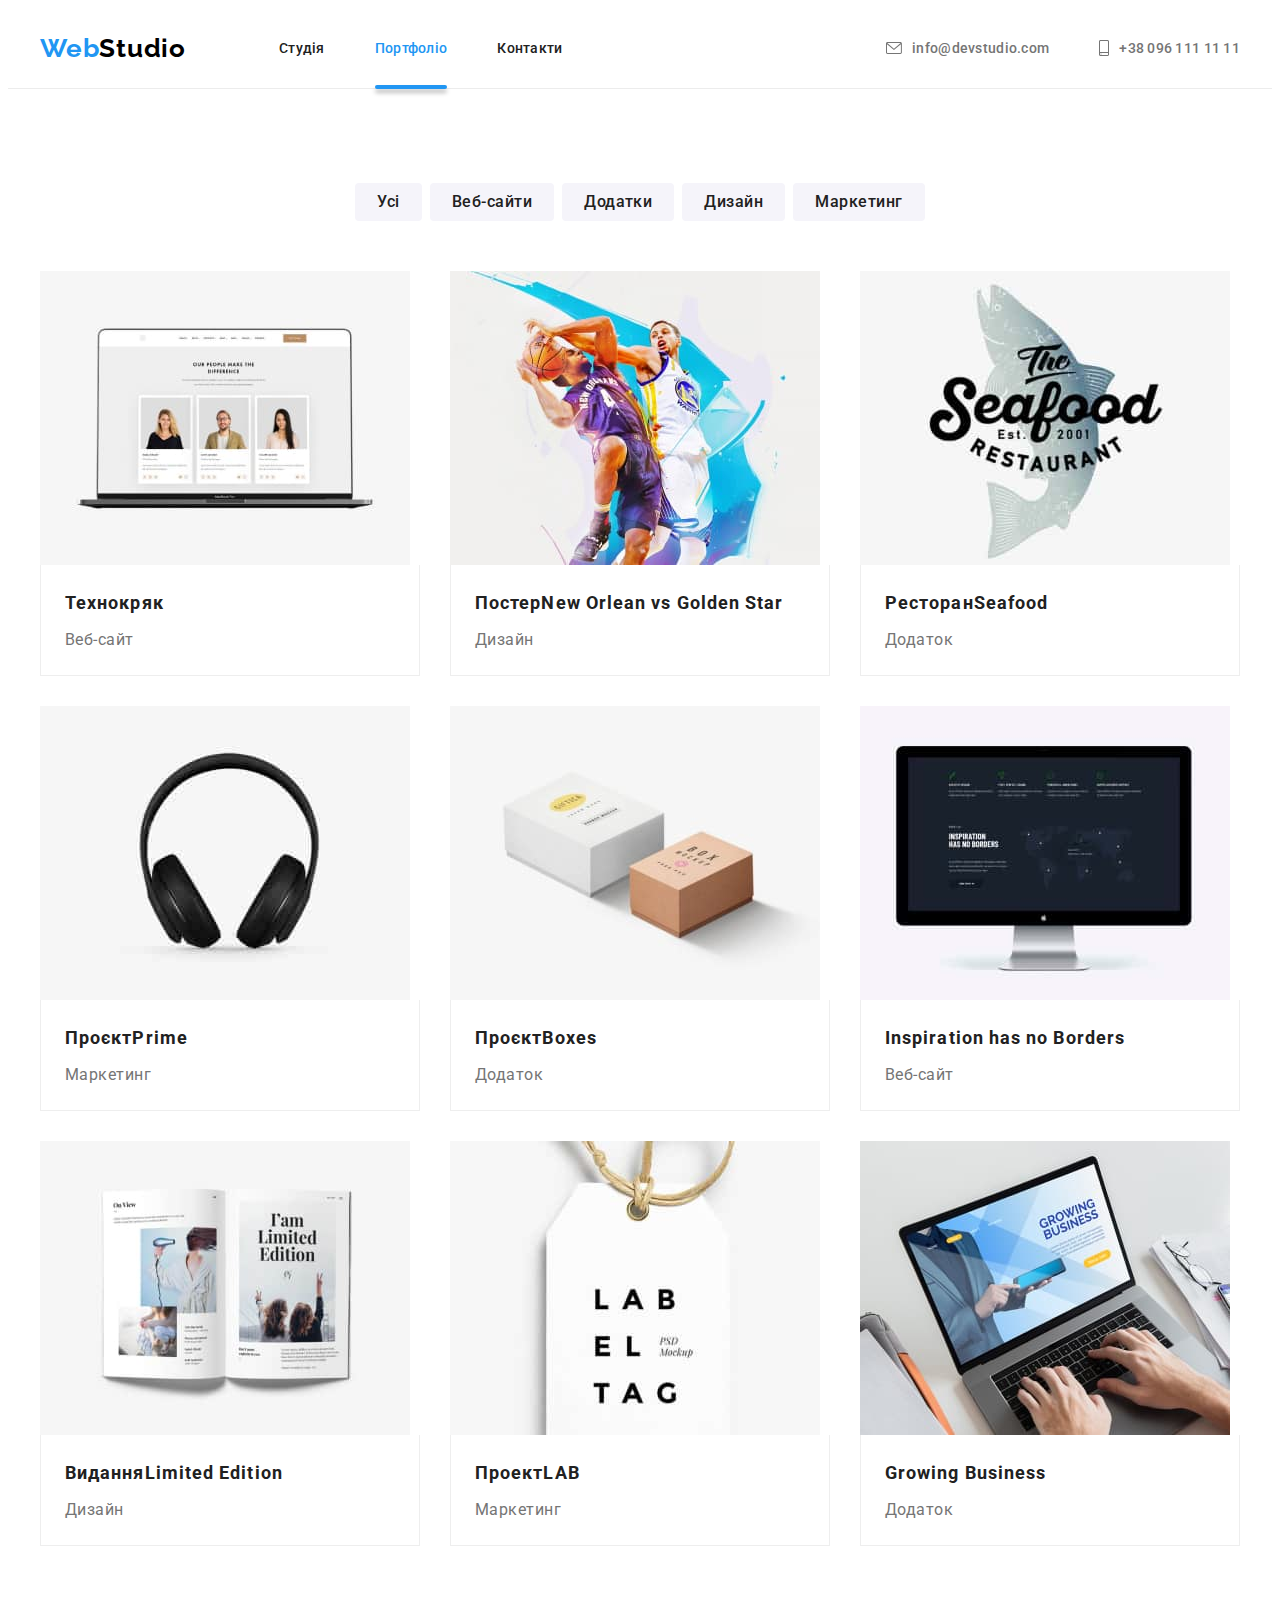
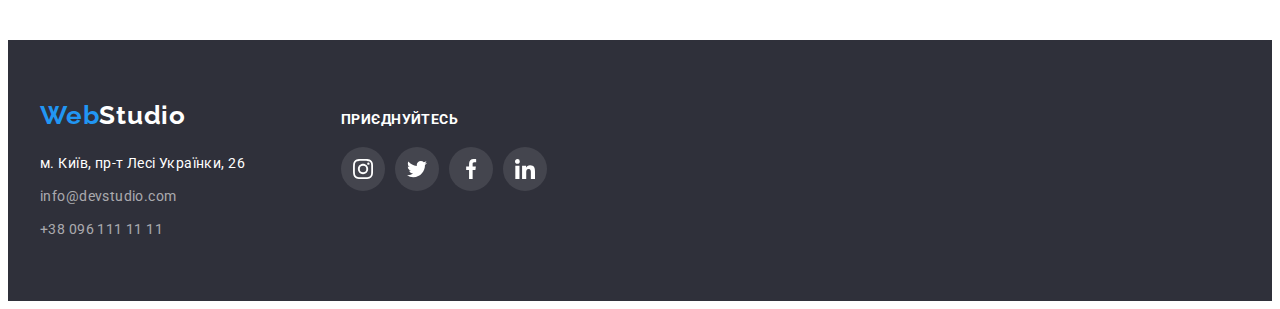
==== portfolio.html @ 77bef55f "Initial commit" ====
<!DOCTYPE html>
<html lang="uk">

<head>
    <meta charset="UTF-8">
    <meta http-equiv="X-UA-Compatible" content="IE=edge">
    <meta name="viewport" content="width=device-width, initial-scale=1.0">
    <link rel="preconnect" href="https://fonts.googleapis.com">
    <link rel="preconnect" href="https://fonts.gstatic.com" crossorigin>
    <link
        href="https://fonts.googleapis.com/css2?family=Raleway:wght@700&family=Roboto:wght@400;500;700;900&display=swap"
        rel="stylesheet">
    <title lang="en">Portfolio</title>
    <!-- Modern-normalize -->
    <link rel="stylesheet" href="https://cdnjs.cloudflare.com/ajax/libs/modern-normalize/1.1.0/modern-normalize.min.css"
        integrity="sha512-wpPYUAdjBVSE4KJnH1VR1HeZfpl1ub8YT/NKx4PuQ5NmX2tKuGu6U/JRp5y+Y8XG2tV+wKQpNHVUX03MfMFn9Q=="
        crossorigin="anonymous" referrerpolicy="no-referrer" />
    <link rel="stylesheet" href="./css/styles.css">
</head>

<!-- Контент сайта -->

<body>
    <!-- Верхня лінія -->
    <header class="page-header">
        <!-- Навігація по сторінці -->
        <div class="container header-container">
            <a class="logo link" href="./index.html" target="_blank" rel="noreferrer noopener" lang="en">Web<span
                    class="logo-header">Studio</span></a>
            <nav class="page-header-nav">
                <!-- Список навігаціі по сайту -->
                <ul class="header-nav list">
                    <li>
                        <a class="header-nav-link link" href="./index.html">Студія</a>
                    </li>
                    <li class="header-nav-line">
                        <a class="header-nav-link current link" href="./portfolio.html">Портфоліо</a>
                        </li>
                    <li>
                        <a class="header-nav-link link" href="">Контакти</a>
                    </li>
                </ul>
            </nav>
            <!-- Контакти -->
            <ul class="header-contacts list">
                <li class="header-contacts-item">
                    <a class="header-contacts-mail link" href="mailto:info@devstudio.com"><svg class="mail-icon"
                            width="16" height="12">
                            <use href="./images/icons.svg#envelope"></use>
                        </svg>info@devstudio.com</a>
                </li>
                <li><a class="header-contacts-tel link" href="tel:+380961111111"><svg class="mail-icon" width="10"
                            height="16">
                            <use href="./images/icons.svg#smartphone"></use>
                        </svg>+38 096 111 11 11</a>
                </li>
            </ul>
        </div>
    </header>
    <main>
        <section class="portfolio section">
            <div class="container">
                <h1 class="filters-title visually-hidden">Портфоліо</h1>
                <ul class="filters-list list">
                    <li><button class="filters-button" type="button">Усі</button></li>
                    <li><button class="filters-button" type="button">Веб-сайти</button></li>
                    <li><button class="filters-button" type="button">Додатки</button></li>
                    <li><button class="filters-button" type="button">Дизайн</button></li>
                    <li><button class="filters-button" type="button">Маркетинг</button></li>
                </ul>

                <ul class="portfolio-list list card-set">

                    <li class="portfolio-item card-set-item">
                        <a class="portfolio-link link" href="">
                            <div class="portfolio-thumb">
                                <img class="portfolio-picture" src="./images/portfolio/img-1.jpg"
                                    alt="три фото представників компаніі" width="370">
                                <div class="portfolio-overlay">
                                    <p class="overlay-text">Ресурс пропонує комплексні пропозиції з різним рівнем
                                        функціоналу та сервісів. Все це дозволить відвідувачу отримати
                                        вичерпні відомості про компанію чи приватну особу.</p>
                                </div>
                            </div>
                            <div class="cont-portfolio">
                                <h2 class="portfolio-title">Технокряк</h2>
                                <p class="portfolio-text">Веб-сайт</p>
                            </div>
                        </a>
                    </li>

                    <li class="portfolio-item card-set-item">
                        <a class="portfolio-link link" href="">
                            <div class="portfolio-thumb">
                                <img class="portfolio-picture" src="./images/portfolio/img-2.jpg"
                                    alt="Постер ри у баскетбол" width="370">
                                <div class="portfolio-overlay">
                                    <p class="overlay-text">Ресурс пропонує комплексні пропозиції з різним рівнем
                                        функціоналу та сервісів. Все це дозволить відвідувачу отримати
                                        вичерпні відомості про компанію чи приватну особу.</p>
                                </div>
                            </div>
                            <div class="cont-portfolio">
                                <h2 class="portfolio-title">Постер<span lang="en">New Orlean vs Golden Star</span></h2>
                                <p class="portfolio-text">Дизайн</p>
                            </div>
                        </a>
                    </li>

                    <li class="portfolio-item card-set-item">
                        <a class="portfolio-link link" href="">
                            <div class="portfolio-thumb">
                                <img class="portfolio-picture" src="./images/portfolio/img-3.jpg"
                                    alt="Логотип ресторану" width="370">
                                <div class="portfolio-overlay">
                                    <p class="overlay-text">Ресурс пропонує комплексні пропозиції з різним рівнем
                                        функціоналу та сервісів. Все це дозволить відвідувачу отримати
                                        вичерпні відомості про компанію чи приватну особу.</p>
                                </div>
                            </div>
                            <div class="cont-portfolio">
                                <h2 class="portfolio-title">Ресторан<span lang="en">Seafood</span></h2>
                                <p class="portfolio-text">Додаток</p>
                            </div>
                        </a>
                    </li>

                    <li class="portfolio-item card-set-item">
                        <a class="portfolio-link link" href="">
                            <div class="portfolio-thumb">
                                <img class="portfolio-picture" src="./images/portfolio/img-4.jpg"
                                    alt="Повноромірні навушники" width="370">
                                <div class="portfolio-overlay">
                                    <p class="overlay-text">Ресурс пропонує комплексні пропозиції з різним рівнем
                                        функціоналу та сервісів. Все це дозволить відвідувачу отримати
                                        вичерпні відомості про компанію чи приватну особу.</p>
                                </div>
                            </div>
                            <div class="cont-portfolio">
                                <h2 class="portfolio-title">Проєкт<span lang="en">Prime</span></h2>
                                <p class="portfolio-text">Маркетинг</p>
                            </div>
                        </a>
                    </li>

                    <li class="portfolio-item card-set-item">
                        <a class="portfolio-link link" href="">
                            <div class="portfolio-thumb">
                                <img class="portfolio-picture" src="./images/portfolio/img-5.jpg"
                                    alt="Дві паквальні коробки" width="370">
                                <div class="portfolio-overlay">
                                    <p class="overlay-text">Ресурс пропонує комплексні пропозиції з різним рівнем
                                        функціоналу та сервісів. Все це дозволить відвідувачу отримати
                                        вичерпні відомості про компанію чи приватну особу.</p>
                                </div>
                            </div>
                            <div class="cont-portfolio">
                                <h2 class="portfolio-title">Проєкт<span lang="en">Boxes</span></h2>
                                <p class="portfolio-text">Додаток</p>
                            </div>
                        </a>
                    </li>

                    <li class="portfolio-item card-set-item">
                        <a class="portfolio-link link" href="">
                            <div class="portfolio-thumb">
                                <img class="portfolio-picture" src="./images/portfolio/img-6.jpg"
                                    alt="Моніторз плоским екраном" width="370">
                                <div class="portfolio-overlay">
                                    <p class="overlay-text">Ресурс пропонує комплексні пропозиції з різним рівнем
                                        функціоналу та сервісів. Все це дозволить відвідувачу отримати
                                        вичерпні відомості про компанію чи приватну особу.</p>
                                </div>
                            </div>
                            <div class="cont-portfolio">
                                <h2 class="portfolio-title" lang="en">Inspiration has no Borders</h2>
                                <p class="portfolio-text">Веб-сайт</p>
                            </div>
                        </a>
                    </li>

                    <li class="portfolio-item card-set-item">
                        <a class="portfolio-link link" href="">
                            <div class="portfolio-thumb">
                                <img class="portfolio-picture" src="./images/portfolio/img-7.jpg" alt="Жіночій журнал"
                                    width="370">
                                <div class="portfolio-overlay">
                                    <p class="overlay-text">Ресурс пропонує комплексні пропозиції з різним рівнем
                                        функціоналу та сервісів. Все це дозволить відвідувачу отримати
                                        вичерпні відомості про компанію чи приватну особу.</p>
                                </div>
                            </div>
                            <div class="cont-portfolio">
                                <h2 class="portfolio-title">Видання<span lang="en">Limited Edition</span></h2>
                                <p class="portfolio-text">Дизайн</p>
                            </div>
                        </a>
                    </li>

                    <li class="portfolio-item card-set-item">
                        <a class="portfolio-link link" href="">
                            <div class="portfolio-thumb">
                                <img class="portfolio-picture" src="./images/portfolio/img-8.jpg" alt="Етикетка з одягу"
                                    width="370">
                                <div class="portfolio-overlay">
                                    <p class="overlay-text">Ресурс пропонує комплексні пропозиції з різним рівнем
                                        функціоналу та сервісів. Все це дозволить відвідувачу отримати
                                        вичерпні відомості про компанію чи приватну особу.</p>
                                </div>
                            </div>
                            <div class="cont-portfolio">
                                <h2 class="portfolio-title">Проект<span lang="en">LAB</span></h2>
                                <p class="portfolio-text">Маркетинг</p>
                            </div>
                        </a>
                    </li>

                    <li class="portfolio-item card-set-item">
                        <a class="portfolio-link link" href="">
                            <div class="portfolio-thumb">
                                <img class="portfolio-picture" src="./images/portfolio/img-9.jpg"
                                    alt="Ноутбук для бізнесу" width="370">
                                <div class="portfolio-overlay">
                                    <p class="overlay-text">Ресурс пропонує комплексні пропозиції з різним рівнем
                                        функціоналу та сервісів. Все це дозволить відвідувачу отримати
                                        вичерпні відомості про компанію чи приватну особу.</p>
                                </div>
                            </div>
                            <div class="cont-portfolio">
                                <h2 class="portfolio-title" lang="en">Growing Business</h2>
                                <p class="portfolio-text">Додаток</p>
                            </div>
                        </a>
                    </li>
                </ul>
            </div>
        </section>
    </main>
    <!-- Футер -->
    <footer class="page-footer">
        <div class="container footer-container">
            <div class="foofer-address">
                <a class="logo link" href="./index.html" target="_blank" rel="noreferrer noopener" lang="en">Web<span
                        class="logo-footer">Studio</span></a>
                <address class="footer-contacts">
                    <p class="footer-contacts-text">м. Київ, пр-т Лесі Українки, 26</p>
                    <ul class="footer-contacts-list list">
                        <li class="footer-contacts-item"><a class="footer-contacts-mail link"
                                href="mailto:info@devstudio.com">info@devstudio.com</a></li>
                        <li><a class="footer-contacts-tel link" href="tel:+380961111111">+38 096 111 11 11</a></li>
                    </ul>
                </address>
            </div>
            <div class="footer-social">
                <strong class="footer-social-title">приєднуйтесь</strong>
                <ul class="footer-list-icon list">
                    <li class="footer-item-icon">
                        <a class="footer-social-link link" href="https://instagram.com" target="_blank"
                            rel="noopener noreferrer" aria-label="Instagram">
                            <svg class="footer-social-icon" width="20" height="20">
                                <use href="./images/icons.svg#instagram"></use>
                            </svg>
                        </a>
                    </li>
                    <li class="footer-item-icon">
                        <a class="footer-social-link link" href="https://twitter.com" target="_blank"
                            rel="noopener noreferrer" aria-label="Twitter">
                            <svg class="footer-social-icon" width="20" height="20">
                                <use href="./images/icons.svg#twitter"></use>
                            </svg>
                        </a>
                    </li>
                    <li class="footer-item-icon">
                        <a class="footer-social-link link" href="https://facebook.com" target="_blank"
                            rel="noopener noreferrer" aria-label="Facebook">
                            <svg class="footer-social-icon" width="20" height="20">
                                <use href="./images/icons.svg#facebook"></use>
                            </svg>
                        </a>
                    <li class="footer-item-icon">
                        <a class="footer-social-link link" href="https://linkedin.com" target="_blank"
                            rel="noopener noreferrer" aria-label="Linkedin">
                            <svg class="footer-social-icon" width="20" height="20">
                                <use href="./images/icons.svg#linkedin"></use>
                            </svg>
                        </a>
                    </li>
                </ul>
            </div>
        </div>
    </footer>
</body>

</html>
---- css/styles.css ----
:root {
  /* Fonts */
  --basic-font: 'Roboto', sans-serif;
  --secondary-font: 'Raleway', sans-serif;

  /* Text colors */
  --basic-txt-cl: #212121;
  --secondary-txt-cl: #757575;
  --light-txt-cl: #ffffff;
  --accent-txt-cl: #2196f3;
  --logo-txt-cl: #000000;
  --icon-cl: #afb1b8;

  /* Background colors */
  --basic-bg-cl: #ffffff;
  --hdr-ftr-bg-cl: #2f303a;
  --overline-bg-cl: #c4c4c4;
  --accent-hdr-cl: #188ce8;
  --team-bg-cl: #f5f4fa;
  --accent-bg-cl: #2196f3;

  /* Others */
  --header-brd-cl: 1px solid #ececec;
  --portfolio-brd-cl: 1px solid #eeeeee;
  --indent: 30px;
  --items: 3;

  --animation: 250ms cubic-bezier(0.4, 0, 0.2, 1);
}

body {
  background-color: var(--basic-bg-cl);
  color: var(--basic-txt-cl);
  font-family: var(--basic-font);
}

.visually-hidden {
  position: absolute;
  width: 1px;
  height: 1px;
  margin: -1px;
  border: 0;
  padding: 0;
  white-space: nowrap;
  clip-path: inset(100%);
  clip: rect(0 0 0 0);
  overflow: hidden;
}

/* Reset */

.link {
  text-decoration: none;
  /* outline: none; */
  color: currentColor;
}

.list {
  list-style: none;
  margin: 0;
  padding: 0;
}

h1,
h2,
h3,
h4,
h5,
h6,
p {
  margin: 0;
}

img {
  display: block;
  max-width: 100%;
  height: auto;
}

.container {
  width: 1200px;
  padding-left: 15px;
  padding-right: 15px;
  margin-left: auto;
  margin-right: auto;
  /* outline: 1px solid red; */
}

.section {
  padding-top: 94px;
  padding-bottom: 94px;
}

/* Card set */

.card-set {
  display: flex;
  flex-wrap: wrap;
  gap: var(--indent);
}

.card-set-item {
  flex-basis: calc((100% - var(--indent) * (var(--items) - 1)) / var(--items));
}

/* Header */

.page-header {
  border-bottom: var(--header-brd-cl);
}

.header-container {
  display: flex;
  align-items: center;
}

/* Logo */

.logo {
  font-family: var(--secondary-font);
  font-weight: 700;
  font-size: 26px;
  line-height: calc(31 / 26);
  letter-spacing: 0.03em;
  color: var(--accent-txt-cl);
}

.header-container > .logo {
  margin-right: 93px;
  padding-top: 24px;
  padding-bottom: 24px;
}

.logo-header {
  color: var(--logo-txt-cl);
}

.logo-footer {
  color: var(--light-txt-cl);
}

/* header nav */

.header-nav {
  display: flex;
  align-items: center;
  gap: 50px;
}

.header-nav-link {
  position: relative;
  display: block;
  padding-top: 32px;
  padding-bottom: 32px;
  font-weight: 500;
  font-size: 14px;
  line-height: calc(16 / 14);
  letter-spacing: 0.02em;
  color: var(--basic-txt-cl);

  transition: color var(--animation);
}

.header-nav-link:hover,
.header-nav-link:focus {
  color: var(--accent-txt-cl);
}

.current {
  color: var(--accent-txt-cl);
}

.current::after {
  content: '';
  position: absolute;
  left: 0;
  bottom: 0;
  display: block;
  margin-bottom: -1.5%;
  width: 100%;
  height: 4px;
  background-color: var(--accent-bg-cl);
  border-radius: 2px;
  box-shadow: 0 4px 4px rgba(0, 0, 0, 0.25);
}

.header-contacts {
  display: flex;
  margin-left: auto;
}

.header-contacts-item {
  margin-right: 50px;
}

.header-contacts-mail,
.header-contacts-tel {
  display: flex;
  align-items: center;
  justify-content: center;
  gap: 10px;
  padding-top: 32px;
  padding-bottom: 32px;
  font-weight: 500;
  font-size: 14px;
  line-height: calc(16 / 14);
  letter-spacing: 0.02em;
  color: var(--secondary-txt-cl);

  transition: color var(--animation);
}

.header-contacts-mail:hover,
.header-contacts-mail:focus {
  color: var(--accent-txt-cl);
}

.header-contacts-tel:hover,
.header-contacts-tel:focus {
  color: var(--accent-txt-cl);
}

.mail-icon {
  fill: currentColor;
}

/* Head */

.head {
  background: var(--hdr-ftr-bg-cl);
  text-align: center;
  padding-top: 200px;
  padding-bottom: 200px;
  box-shadow: 4px 0px 4px rgba(0, 0, 0, 0.25);

  max-width: 1600px;
  min-height: 600px;
  margin-left: auto;
  margin-right: auto;
  background-image: linear-gradient(to right, rgba(47, 48, 58, 0.4), rgba(47, 48, 58, 0.4)),
    url(../images/head/Teamwork.jpg);
  background-color: var(--overline-bg-cl);
  background-repeat: no-repeat;
  background-position: center;
  background-size: cover;
}

.head-title {
  width: 700px;
  font-weight: 900;
  font-size: 44px;
  line-height: calc(60 / 44);
  letter-spacing: 0.06em;
  text-transform: uppercase;
  color: var(--light-txt-cl);
  margin-bottom: 30px;
  margin-left: auto;
  margin-right: auto;
}

.head-button {
  width: 216px;
  min-height: 50px;
  background-color: var(--accent-bg-cl);
  box-shadow: 0px 4px 4px rgba(0, 0, 0, 0.15);
  border-radius: 4px;
  border: 0;
  cursor: pointer;
  padding: 10px 30px;

  font-weight: 700;
  font-size: 16px;
  line-height: calc(30 / 16);
  letter-spacing: 0.06em;
  color: var(--light-txt-cl);

  transition: background-color var(--animation);
}

.head-button:hover,
.head-button:focus {
  background-color: var(--accent-hdr-cl);
}

/* Модальне вікно */

.backdrop {
  position: fixed;
  top: 0;
  left: 0;
  z-index: 1000;

  width: 100%;
  height: 100%;
  background-color: rgba(0, 0, 0, 0.1);

  transition: visibility var(--animation), opacity var(--animation);
}

.backdrop.is-hidden {
  visibility: hidden;
  opacity: 0;
  pointer-events: none;
}

.modal {
  position: absolute;
  top: 50%;
  left: 50%;
  transform: translate(-50%, -50%);

  width: 528px;
  height: 581px;
  background-color: var(--basic-bg-cl);

  border-radius: 4px;
  box-shadow: 0px 2px 1px rgba(0, 0, 0, 0.2), 0px 1px 1px rgba(0, 0, 0, 0.14),
    0px 1px 3px rgba(0, 0, 0, 0.12);
}

.modal-btn {
  position: absolute;
  top: 8px;
  right: 8px;

  width: 30px;
  height: 30px;

  display: flex;
  align-items: center;
  justify-content: center;

  padding: 0;
  border: 1px solid rgba(0, 0, 0, 0.1);
  border-radius: 50%;
  background-color: inherit;

  cursor: pointer;
}

/* Features */

.features-list {
  --items: 4;
}

.features-fon {
  display: flex;
  align-items: center;
  justify-content: center;
  height: 120px;
  border-radius: 4px;
  margin-bottom: 30px;
  background-color: var(--team-bg-cl);
}

.features-title {
  margin-bottom: 10px;
  font-weight: 700;
  font-size: 14px;
  line-height: calc(16 / 14);
  letter-spacing: 0.03em;
  text-transform: uppercase;
  color: var(--basic-txt-cl);
}

.features-text {
  font-size: 14px;
  line-height: calc(24 / 14);
  letter-spacing: 0.03em;
  color: var(--secondary-txt-cl);
}

/* Services */

.services {
  padding-bottom: 94px;
}

.services-title {
  margin-bottom: 50px;
  font-weight: 700;
  font-size: 36px;
  line-height: calc(42 / 36);
  text-align: center;
  letter-spacing: 0.03em;
  color: var(--basic-txt-cl);
}

.services-thumb {
  position: relative;
}

.services-label {
  position: absolute;
  display: flex;
  justify-content: center;
  align-items: center;
  bottom: 0;
  left: 0;

  width: 100%;
  height: 70px;

  background-color: rgba(47, 48, 58, 0.8);

  text-transform: uppercase;
  color: var(--light-txt-cl);
  font-weight: 700;
  font-size: 14px;
  line-height: calc(16 / 14);
  letter-spacing: 0.03em;
}

/* Team */

.team {
  background: var(--team-bg-cl);
}

.team-title {
  margin-bottom: 50px;
  font-weight: 700;
  font-size: 36px;
  line-height: calc(42 / 36);
  text-align: center;
  letter-spacing: 0.03em;
  color: var(--basic-txt-cl);
}

.team-list {
  --items: 4;
}

.team-item {
  background: var(--basic-bg-cl);
  box-shadow: 0px 1px 3px rgba(0, 0, 0, 0.12), 0px 1px 1px rgba(0, 0, 0, 0.14),
    0px 2px 1px rgba(0, 0, 0, 0.2);
  border-radius: 0px 0px 4px 4px;
}

.team-wrap {
  padding: 30px;
}

.team-name {
  margin-bottom: 10px;
  font-weight: 500;
  font-size: 16px;
  line-height: calc(19 / 16);
  text-align: center;
  letter-spacing: 0.03em;
  color: var(--basic-txt-cl);
}

.team-profession {
  font-size: 16px;
  line-height: calc(19 / 16);
  text-align: center;
  letter-spacing: 0.03em;
  color: var(--secondary-txt-cl);
  margin-bottom: 16px;
}

.team-list-icon {
  display: flex;
  justify-content: center;
  gap: 10px;
}

.team-item-icon {
  width: 44px;
  height: 44px;
}

.team-social-link {
  display: flex;
  align-items: center;
  justify-content: center;
  border: none;
  width: 100%;
  height: 100%;
  color: var(--icon-cl);
  background-color: var(--basic-bg-cl);
  border-radius: 50%;

  transition: color var(--animation), background-color var(--animation);
}

.team-social-icon {
  fill: currentColor;
}

.team-social-link:hover,
.team-social-link:focus {
  color: var(--light-txt-cl);
  background-color: var(--accent-bg-cl);
}

/* Clients */

.clients-title {
  margin-bottom: 50px;
  font-weight: 700;
  font-size: 36px;
  line-height: calc(42 / 36);
  text-align: center;
  letter-spacing: 0.03em;
  color: var(--basic-txt-cl);
}

.client-list {
  display: flex;
  justify-content: center;
}

.clients-item {
  width: 170px;
  height: 92px;
}

.clients-link {
  display: flex;
  align-items: center;
  justify-content: center;
  border: 1px solid var(--icon-cl);
  border-radius: 4px;
  width: 100%;
  height: 100%;
  color: var(--icon-cl);
  outline: transparent;

  transition: color var(--animation), border-color var(--animation);
}

.clients-icon {
  fill: currentColor;
}

.clients-link:hover,
.clients-link:focus {
  color: var(--accent-txt-cl);
  border-color: var(--accent-bg-cl);
}

.clients-item {
  --items: 6;
}

/* Footer */

.page-footer {
  background: var(--hdr-ftr-bg-cl);
  padding-top: 60px;
  padding-bottom: 60px;
}

.footer-container {
  display: flex;
  align-items: baseline;
}

.foofer-address {
  min-width: 231px;
  margin-right: 70px;
}

.page-footer .logo {
  display: block;
  margin-bottom: 20px;
}

.footer-contacts {
  font-style: normal;
}

.footer-contacts-text {
  margin-bottom: 9px;
  font-size: 14px;
  line-height: calc(24 / 14);
  letter-spacing: 0.03em;
  color: var(--light-txt-cl);
}

.footer-contacts-item {
  margin-bottom: 9px;
}

.footer-contacts-mail,
.footer-contacts-tel {
  font-size: 14px;
  line-height: calc(24 / 14);
  letter-spacing: 0.03em;
  color: hsla(0, 0%, 100%, 0.6);

  transition: color var(--animation);
}

.footer-contacts-mail:hover,
.footer-contacts-mail:focus {
  color: var(--accent-txt-cl);
}

.footer-contacts-tel:hover,
.footer-contacts-tel:focus {
  color: var(--accent-txt-cl);
}

.footer-social {
  min-width: 206px;
  align-items: center;
}

.footer-social-title {
  display: block;
  margin-bottom: 20px;
  font-size: 14px;
  line-height: calc(16 / 14);
  letter-spacing: 0.03em;
  color: var(--light-txt-cl);
  text-transform: uppercase;
}

.footer-list-icon {
  display: flex;
  justify-content: center;
  gap: 10px;
}

.footer-item-icon {
  width: 44px;
  height: 44px;
}

.footer-social-link {
  display: flex;
  align-items: center;
  justify-content: center;
  border: none;
  width: 100%;
  height: 100%;
  color: var(--light-txt-cl);
  background-color: #ffffff1a;
  border-radius: 50%;

  transition: background-color var(--animation);
}

.footer-social-icon {
  fill: currentColor;
}

.footer-social-link:hover,
.footer-social-link:focus {
  background-color: var(--accent-bg-cl);
}

/* Portfolio.html */

.filters-list {
  display: flex;
  flex-wrap: wrap;
  gap: 8px;
  justify-content: center;
  margin-bottom: 50px;
}

.filters-button {
  padding: 6px 22px;
  font-family: inherit;
  background-color: var(--team-bg-cl);
  border-radius: 4px;
  border: 0;
  cursor: pointer;

  font-weight: 500;
  font-size: 16px;
  line-height: calc(26 / 16);
  letter-spacing: 0.03em;
  color: var(--basic-txt-cl);

  transition: background-color var(--animation), color var(--animation), box-shadow var(--animation);
}

.filters-button:hover,
.filters-button:focus {
  background-color: var(--accent-bg-cl);
  color: var(--light-txt-cl);
  box-shadow: 0px 2px 2px rgba(0, 0, 0, 0.12), 0px 1px 2px rgba(0, 0, 0, 0.08),
    0px 3px 1px rgba(0, 0, 0, 0.1);
}

.portfolio-link {
  display: block;

  transition: box-shadow var(--animation);
}

.portfolio-link:hover,
.portfolio-link:focus {
  box-shadow: 1px 4px 6px rgba(0, 0, 0, 0.16), 0px 4px 4px rgba(0, 0, 0, 0.06),
    0px 1px 1px rgba(0, 0, 0, 0.12);
}

.portfolio-thumb {
  position: relative;
  overflow: hidden;
}

.portfolio-overlay {
  position: absolute;
  top: 0;
  left: 0;

  transform: translateY(100%);

  width: 100%;
  height: 100%;

  display: flex;
  align-items: center;
  justify-content: center;
  padding: 63px 24px;

  background-color: rgba(33, 150, 243, 0.9);

  transition: transform var(--animation);
}

.portfolio-link:hover .portfolio-overlay,
.portfolio-link:focus .portfolio-overlay {
  transform: translateY(0);
}

.overlay-text {
  font-size: 18px;
  line-height: calc(28 / 18);
  letter-spacing: 0.03em;
  color: var(--light-txt-cl);
}

.cont-portfolio {
  padding: 20px 24px;
  border-left: var(--portfolio-brd-cl);
  border-right: var(--portfolio-brd-cl);
  border-bottom: var(--portfolio-brd-cl);
}

.portfolio-title {
  margin-bottom: 4px;
  font-weight: 700;
  font-size: 18px;
  line-height: calc(36 / 18);
  letter-spacing: 0.06em;
  color: var(--basic-txt-cl);
}

.portfolio-text {
  font-size: 16px;
  line-height: calc(30 / 16);
  letter-spacing: 0.03em;
  color: var(--secondary-txt-cl);
}
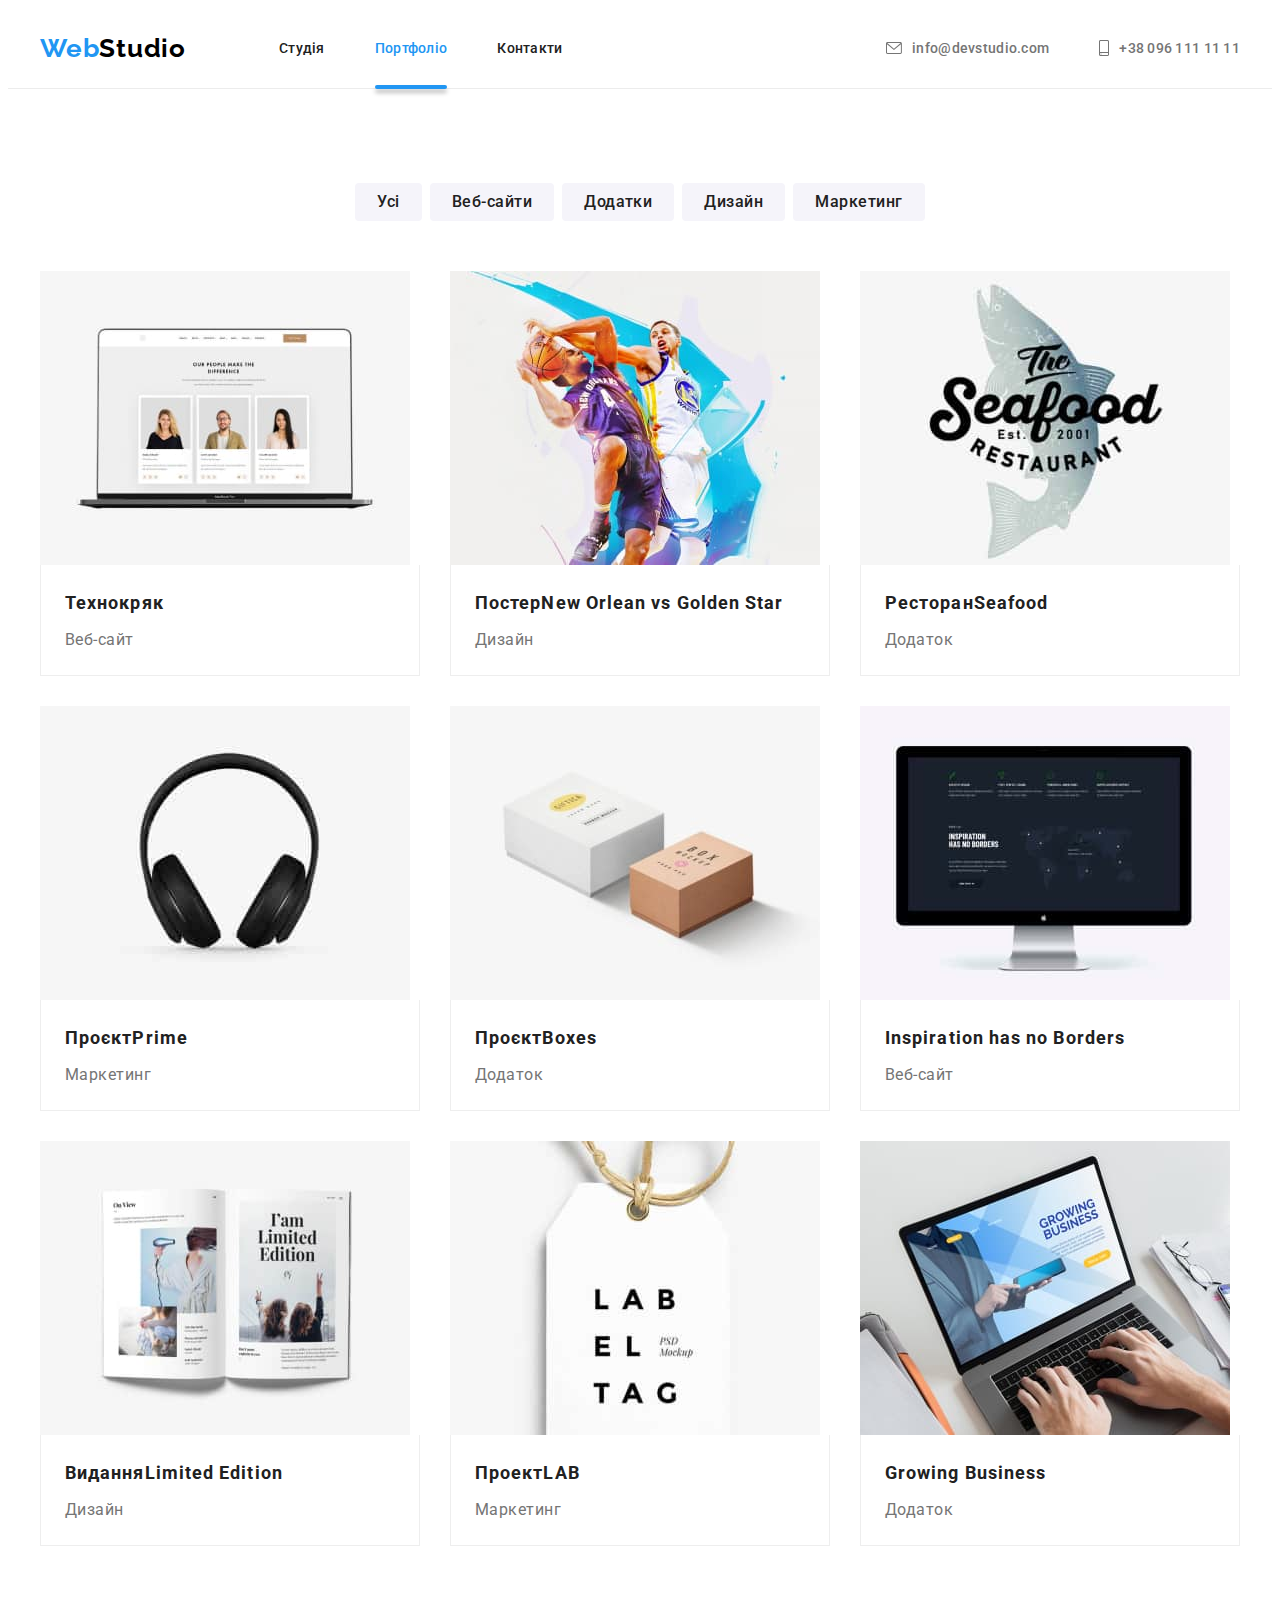
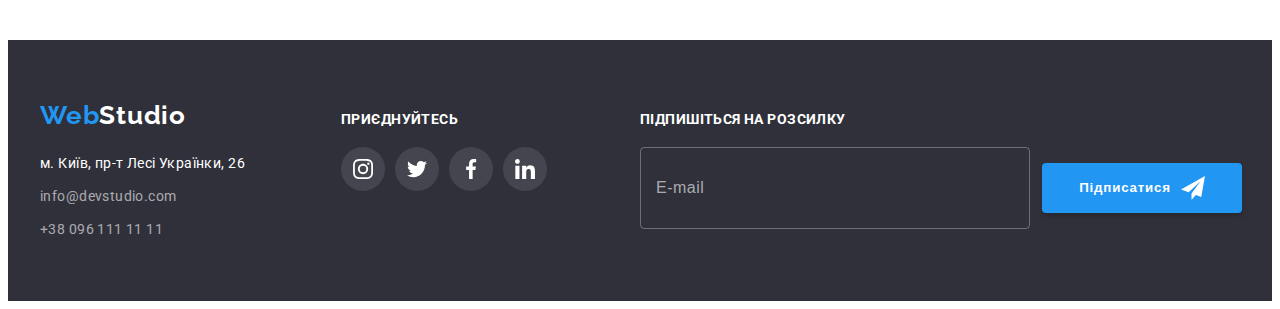
==== commit 07fb487c: "Додавання стилів у форму footer" ====
--- a/portfolio.html
+++ b/portfolio.html
@@ -35,7 +35,7 @@
                     </li>
                     <li class="header-nav-line">
                         <a class="header-nav-link current link" href="./portfolio.html">Портфоліо</a>
-                        </li>
+                    </li>
                     <li>
                         <a class="header-nav-link link" href="">Контакти</a>
                     </li>
@@ -252,7 +252,7 @@
                 </address>
             </div>
             <div class="footer-social">
-                <strong class="footer-social-title">приєднуйтесь</strong>
+                <strong class="footer-title">приєднуйтесь</strong>
                 <ul class="footer-list-icon list">
                     <li class="footer-item-icon">
                         <a class="footer-social-link link" href="https://instagram.com" target="_blank"
@@ -287,6 +287,21 @@
                     </li>
                 </ul>
             </div>
+            <div class="footer-input">
+                <strong class="footer-title">підпишіться на розсилку</strong>
+                <div class="footer-form-group" role="group">
+                    <form class="footer-email-input" name="footer-input">
+                        <label class="footer-label">
+                            <input class="footer-input-mail" type="email" name="footer-mail" placeholder="E-mail">
+                        </label>
+                    </form>
+                    <button class="footer-input-button btn" type="submit">Підписатися
+                        <svg class="mail-icon" width="24" height="24">
+                            <use href="./images/icons.svg#icon-send"></use>
+                        </svg>
+                    </button>
+                </div>
+            </div>
         </div>
     </footer>
 </body>
--- a/css/styles.css
+++ b/css/styles.css
@@ -47,6 +47,19 @@
   overflow: hidden;
 }
 
+.btn {
+  min-height: 50px;
+  box-shadow: 0 4px 4px rgba(0, 0, 0, 0.15);
+  border-radius: 4px;
+  border: 0;
+  cursor: pointer;
+  padding: 10px;
+  font-weight: 700;
+  line-height: calc(30 / 16);
+  letter-spacing: 0.06em;
+  color: var(--light-txt-cl);
+}
+
 /* Reset */
 
 .link {
@@ -237,8 +250,7 @@
   min-height: 600px;
   margin-left: auto;
   margin-right: auto;
-  background-image: linear-gradient(to right, rgba(47, 48, 58, 0.4), rgba(47, 48, 58, 0.4)),
-    url(../images/head/Teamwork.jpg);
+  background-image: linear-gradient(to right, rgba(47, 48, 58, 0.4), rgba(47, 48, 58, 0.4)), url(../images/head/Teamwork.jpg);
   background-color: var(--overline-bg-cl);
   background-repeat: no-repeat;
   background-position: center;
@@ -260,19 +272,7 @@
 
 .head-button {
   width: 216px;
-  min-height: 50px;
   background-color: var(--accent-bg-cl);
-  box-shadow: 0px 4px 4px rgba(0, 0, 0, 0.15);
-  border-radius: 4px;
-  border: 0;
-  cursor: pointer;
-  padding: 10px 30px;
-
-  font-weight: 700;
-  font-size: 16px;
-  line-height: calc(30 / 16);
-  letter-spacing: 0.06em;
-  color: var(--light-txt-cl);
 
   transition: background-color var(--animation);
 }
@@ -304,6 +304,7 @@
 }
 
 .modal {
+  padding: 40px;
   position: absolute;
   top: 50%;
   left: 50%;
@@ -314,11 +315,10 @@
   background-color: var(--basic-bg-cl);
 
   border-radius: 4px;
-  box-shadow: 0px 2px 1px rgba(0, 0, 0, 0.2), 0px 1px 1px rgba(0, 0, 0, 0.14),
-    0px 1px 3px rgba(0, 0, 0, 0.12);
-}
-
-.modal-btn {
+  box-shadow: 0px 2px 1px rgba(0, 0, 0, 0.2), 0px 1px 1px rgba(0, 0, 0, 0.14), 0px 1px 3px rgba(0, 0, 0, 0.12);
+}
+
+.modal-btn-closed {
   position: absolute;
   top: 8px;
   right: 8px;
@@ -333,9 +333,161 @@
   padding: 0;
   border: 1px solid rgba(0, 0, 0, 0.1);
   border-radius: 50%;
-  background-color: inherit;
+  background-color: transparent;
 
   cursor: pointer;
+
+  transition: fill var(--animation);
+}
+
+.modal-btn-closed:hover,
+.modal-btn-closed:focus {
+  fill: var(--accent-bg-cl);
+}
+
+/* Register form */
+
+.register-form-title {
+  display: block;
+  text-align: center;
+  font-size: 20px;
+  letter-spacing: 0.03em;
+  margin-bottom: 12px;
+}
+
+.register-form-group {
+  margin-bottom: 20px;
+}
+
+.register-form-field {
+  position: relative;
+  display: block;
+  margin-bottom: 10px;
+}
+
+.register-form-lable {
+  display: block;
+  margin-bottom: 4px;
+  font-size: 12px;
+  line-height: calc(14 / 12);
+  letter-spacing: 0.01em;
+  color: var(--secondary-txt-cl);
+}
+
+.register-form-input {
+  width: 100%;
+  height: 40px;
+  padding-left: 42px;
+  padding-right: 12px;
+  border: 1px solid rgba(33, 33, 33, 0.2);
+  border-radius: 4px;
+  cursor: pointer;
+  outline: transparent;
+
+  transition: border-color var(--animation);
+}
+
+.register-form-input:hover,
+.register-form-input:focus {
+  border-color: var(--accent-bg-cl);
+}
+
+.register-form-icon {
+  position: absolute;
+  top: 50%;
+  left: 12px;
+
+  transition: border-color var(--animation);
+}
+
+.register-form-input:hover + .register-form-icon,
+.register-form-input:focus + .register-form-icon {
+  fill: var(--accent-bg-cl);
+}
+
+.register-form-message {
+  width: 100%;
+  height: 120px;
+  padding: 12px 16px;
+
+  resize: none;
+  outline: transparent;
+  border: 1px solid rgba(33, 33, 33, 0.2);
+  border-radius: 4px;
+
+  font-size: 12px;
+  line-height: calc(14 / 12);
+  letter-spacing: 0.01em;
+
+  transition: border-color var(--animation);
+}
+
+.register-form-message:hover,
+.register-form-message:focus {
+  border-color: var(--accent-bg-cl);
+}
+
+.register-form-message::placeholder {
+  font-size: 12px;
+  line-height: calc(14 / 12);
+  letter-spacing: 0.01em;
+  color: rgba(117, 117, 117, 0.5);
+}
+
+.register-form-agreement {
+  display: flex;
+  align-items: center;
+  justify-content: center;
+  gap: 7px;
+
+  margin-bottom: 30px;
+}
+
+.icon-checked {
+  opacity: 0;
+  transition: opasity var(--animation);
+}
+
+.register-form-checkbox:checked + .register-form-icons .icon-checked {
+  opacity: 1;
+}
+
+.icon-unchecked {
+  opacity: 1;
+  transition: opasity var(--animation);
+}
+
+.register-form-checkbox:checked + .register-form-icons .icon-unchecked {
+  opacity: 0;
+}
+
+/* .register-form-checkbox:focus + .register-form-icons {
+  outline: 2px solid black;
+  outline-offset: 1px;
+  border-radius: 2px;
+} */
+
+.register-form-desc {
+  font-size: 14px;
+  line-height: calc(24 / 14);
+  letter-spacing: 0.03em;
+  color: var(--secondary-txt-cl);
+
+  user-select: none;
+}
+
+.register-form-button {
+  display: block;
+  margin: 0 auto;
+  width: 200px;
+  background-color: var(--accent-bg-cl);
+
+  transition: background-color var(--animation);
+}
+
+.register-form-button:hover,
+.register-form-button:focus {
+  background-color: var(--accent-hdr-cl);
 }
 
 /* Features */
@@ -434,8 +586,7 @@
 
 .team-item {
   background: var(--basic-bg-cl);
-  box-shadow: 0px 1px 3px rgba(0, 0, 0, 0.12), 0px 1px 1px rgba(0, 0, 0, 0.14),
-    0px 2px 1px rgba(0, 0, 0, 0.2);
+  box-shadow: 0px 1px 3px rgba(0, 0, 0, 0.12), 0px 1px 1px rgba(0, 0, 0, 0.14), 0px 2px 1px rgba(0, 0, 0, 0.2);
   border-radius: 0px 0px 4px 4px;
 }
 
@@ -609,9 +760,10 @@
 .footer-social {
   min-width: 206px;
   align-items: center;
-}
-
-.footer-social-title {
+  margin-right: 93px;
+}
+
+.footer-title {
   display: block;
   margin-bottom: 20px;
   font-size: 14px;
@@ -653,6 +805,52 @@
 .footer-social-link:hover,
 .footer-social-link:focus {
   background-color: var(--accent-bg-cl);
+}
+
+/* Форма підписки footer*/
+
+.footer-form-group {
+  display: flex;
+  align-items: center;
+}
+
+.footer-email-input {
+  display: block;
+}
+
+.footer-input-mail {
+  width: 358px;
+  height: 50px;
+  padding: 15px;
+  margin-right: 12px;
+  background-color: transparent;
+
+  border-radius: 4px;
+  border: 1px solid rgba(255, 255, 255, 0.3);
+}
+
+.footer-input-mail::placeholder {
+  font-size: 16px;
+  line-height: calc(20 / 16);
+  letter-spacing: 0.03em;
+  color: rgba(255, 255, 255, 0.6);
+}
+
+.footer-input-button {
+  display: flex;
+  align-items: center;
+  justify-content: center;
+  gap: 10px;
+  width: 200px;
+
+  background-color: var(--accent-bg-cl);
+
+  transition: background-color var(--animation);
+}
+
+.footer-input-button:hover,
+.footer-input-button:focus {
+  background-color: var(--accent-hdr-cl);
 }
 
 /* Portfolio.html */
@@ -686,8 +884,7 @@
 .filters-button:focus {
   background-color: var(--accent-bg-cl);
   color: var(--light-txt-cl);
-  box-shadow: 0px 2px 2px rgba(0, 0, 0, 0.12), 0px 1px 2px rgba(0, 0, 0, 0.08),
-    0px 3px 1px rgba(0, 0, 0, 0.1);
+  box-shadow: 0px 2px 2px rgba(0, 0, 0, 0.12), 0px 1px 2px rgba(0, 0, 0, 0.08), 0px 3px 1px rgba(0, 0, 0, 0.1);
 }
 
 .portfolio-link {
@@ -698,8 +895,7 @@
 
 .portfolio-link:hover,
 .portfolio-link:focus {
-  box-shadow: 1px 4px 6px rgba(0, 0, 0, 0.16), 0px 4px 4px rgba(0, 0, 0, 0.06),
-    0px 1px 1px rgba(0, 0, 0, 0.12);
+  box-shadow: 1px 4px 6px rgba(0, 0, 0, 0.16), 0px 4px 4px rgba(0, 0, 0, 0.06), 0px 1px 1px rgba(0, 0, 0, 0.12);
 }
 
 .portfolio-thumb {
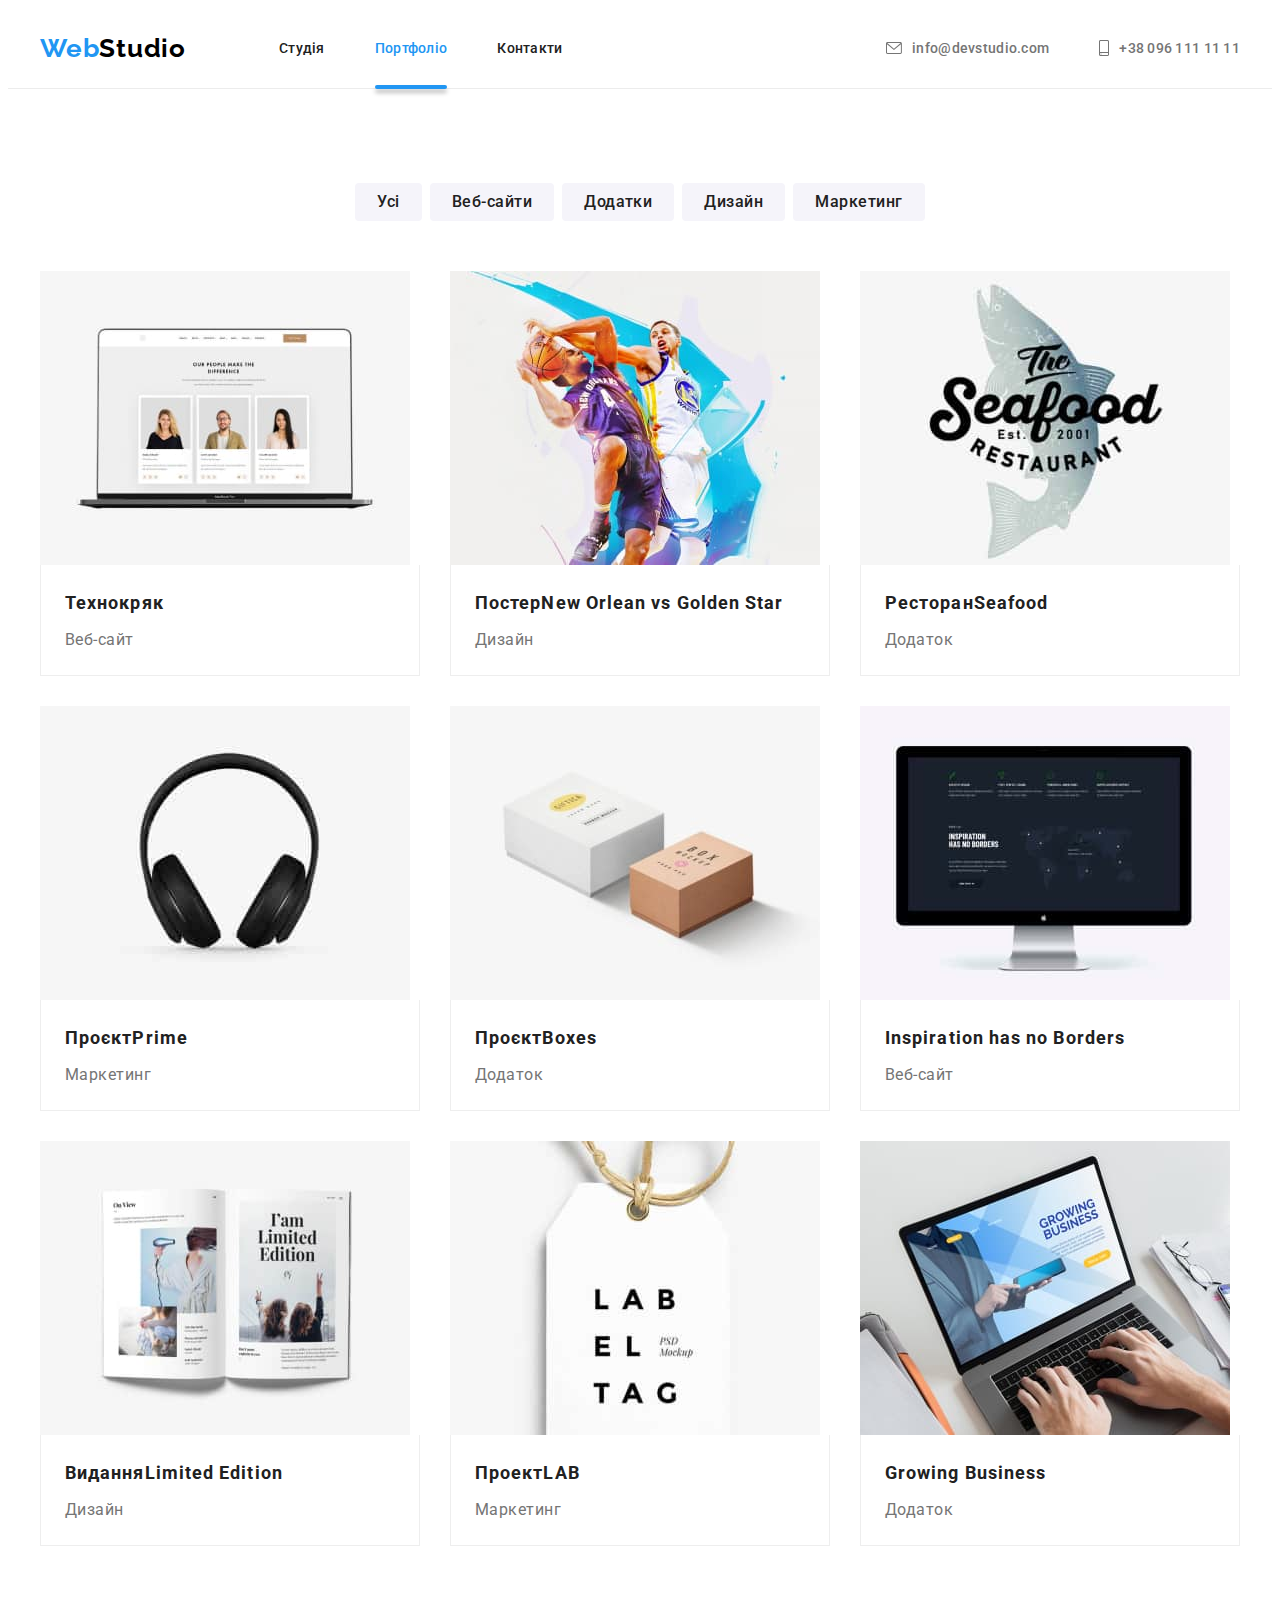
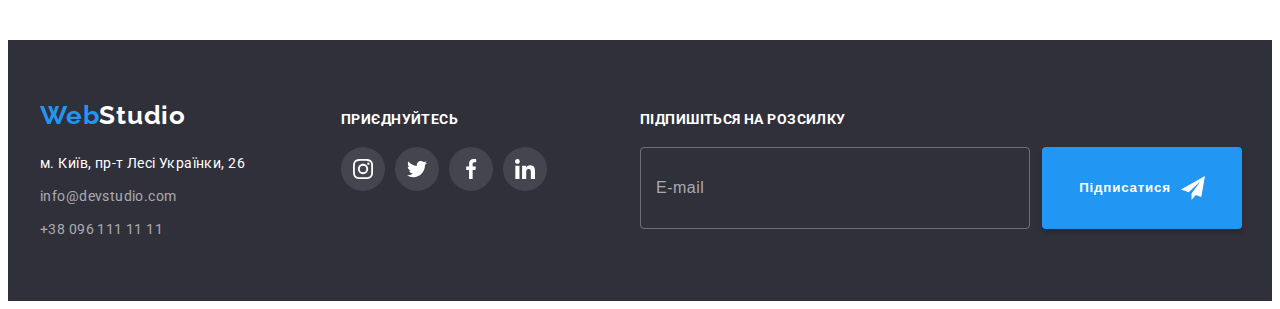
==== commit 0acf24ad: "Виправлення помилок ДЗ реєстрація у футер" ====
--- a/portfolio.html
+++ b/portfolio.html
@@ -289,19 +289,20 @@
             </div>
             <div class="footer-input">
                 <strong class="footer-title">підпишіться на розсилку</strong>
-                <div class="footer-form-group" role="group">
-                    <form class="footer-email-input" name="footer-input">
-                        <label class="footer-label">
-                            <input class="footer-input-mail" type="email" name="footer-mail" placeholder="E-mail">
-                        </label>
-                    </form>
+
+                <form class="footer-email-input" name="footer-input">
+                    <label class="footer-label">
+                        <input class="footer-input-mail" type="email" name="footer-mail" placeholder="E-mail" required>
+                    </label>
+
                     <button class="footer-input-button btn" type="submit">Підписатися
                         <svg class="mail-icon" width="24" height="24">
                             <use href="./images/icons.svg#icon-send"></use>
                         </svg>
                     </button>
-                </div>
+                </form>
             </div>
+        </div>
         </div>
     </footer>
 </body>
--- a/css/styles.css
+++ b/css/styles.css
@@ -397,7 +397,7 @@
   top: 50%;
   left: 12px;
 
-  transition: border-color var(--animation);
+  transition: fill var(--animation);
 }
 
 .register-form-input:hover + .register-form-icon,
@@ -408,6 +408,7 @@
 .register-form-message {
   width: 100%;
   height: 120px;
+  display: block;
   padding: 12px 16px;
 
   resize: none;
@@ -461,11 +462,12 @@
   opacity: 0;
 }
 
-/* .register-form-checkbox:focus + .register-form-icons {
+.register-form-checkbox:focus + .register-form-icons {
+  fill: var(--accent-bg-cl);
   outline: 2px solid black;
   outline-offset: 1px;
-  border-radius: 2px;
-} */
+  border-radius: 1px;
+}
 
 .register-form-desc {
   font-size: 14px;
@@ -474,6 +476,10 @@
   color: var(--secondary-txt-cl);
 
   user-select: none;
+}
+
+.register-form-link {
+  color: var(--accent-txt-cl);
 }
 
 .register-form-button {
@@ -809,24 +815,35 @@
 
 /* Форма підписки footer*/
 
-.footer-form-group {
-  display: flex;
-  align-items: center;
-}
-
 .footer-email-input {
+  display: flex;
+}
+
+.footer-lable {
   display: block;
 }
 
 .footer-input-mail {
+  display: inline-block;
   width: 358px;
   height: 50px;
   padding: 15px;
   margin-right: 12px;
+
+  border: 1px solid rgba(255, 255, 255, 0.3);
+  border-radius: 4px;
+  cursor: pointer;
+  outline: transparent;
+
   background-color: transparent;
-
-  border-radius: 4px;
-  border: 1px solid rgba(255, 255, 255, 0.3);
+  color: rgba(255, 255, 255, 0.6);
+
+  transition: border-color var(--animation);
+}
+
+.footer-input-mail:hover,
+.footer-input-mail:focus {
+  border-color: var(--accent-bg-cl);
 }
 
 .footer-input-mail::placeholder {
